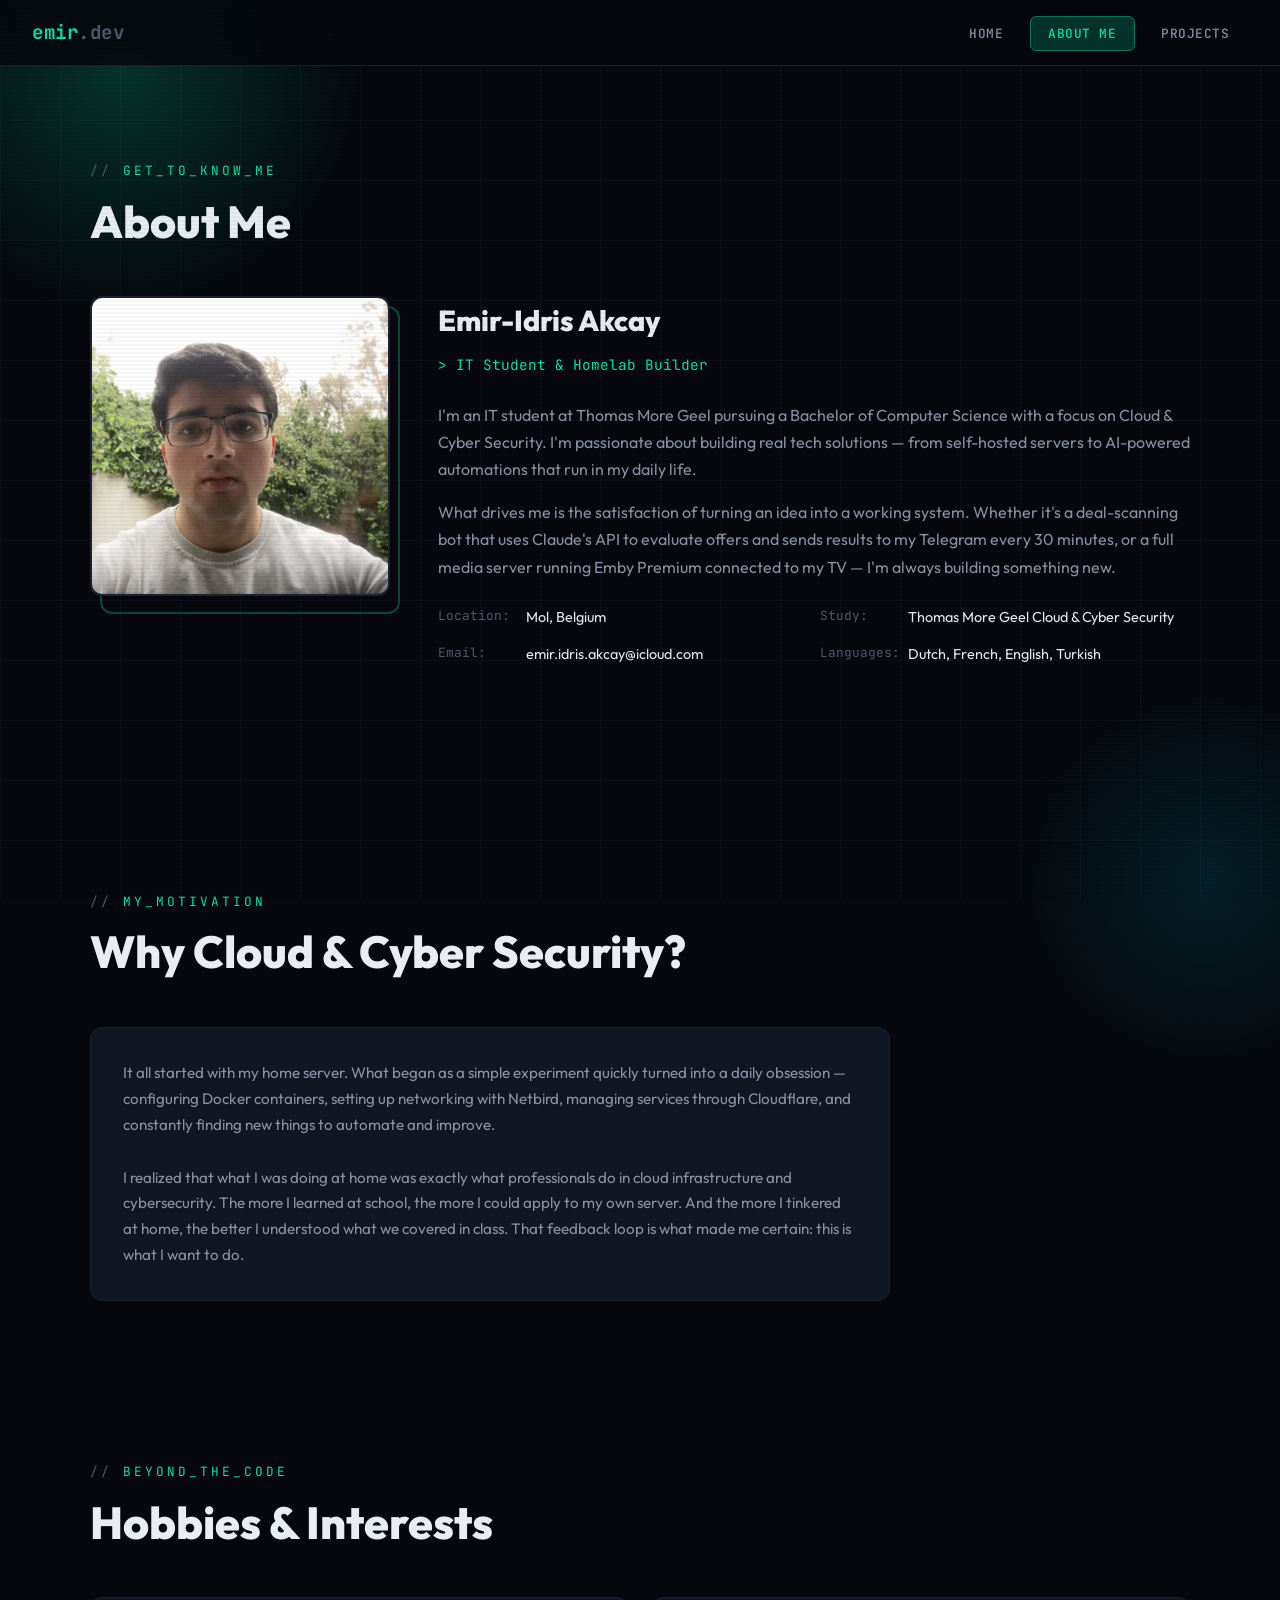
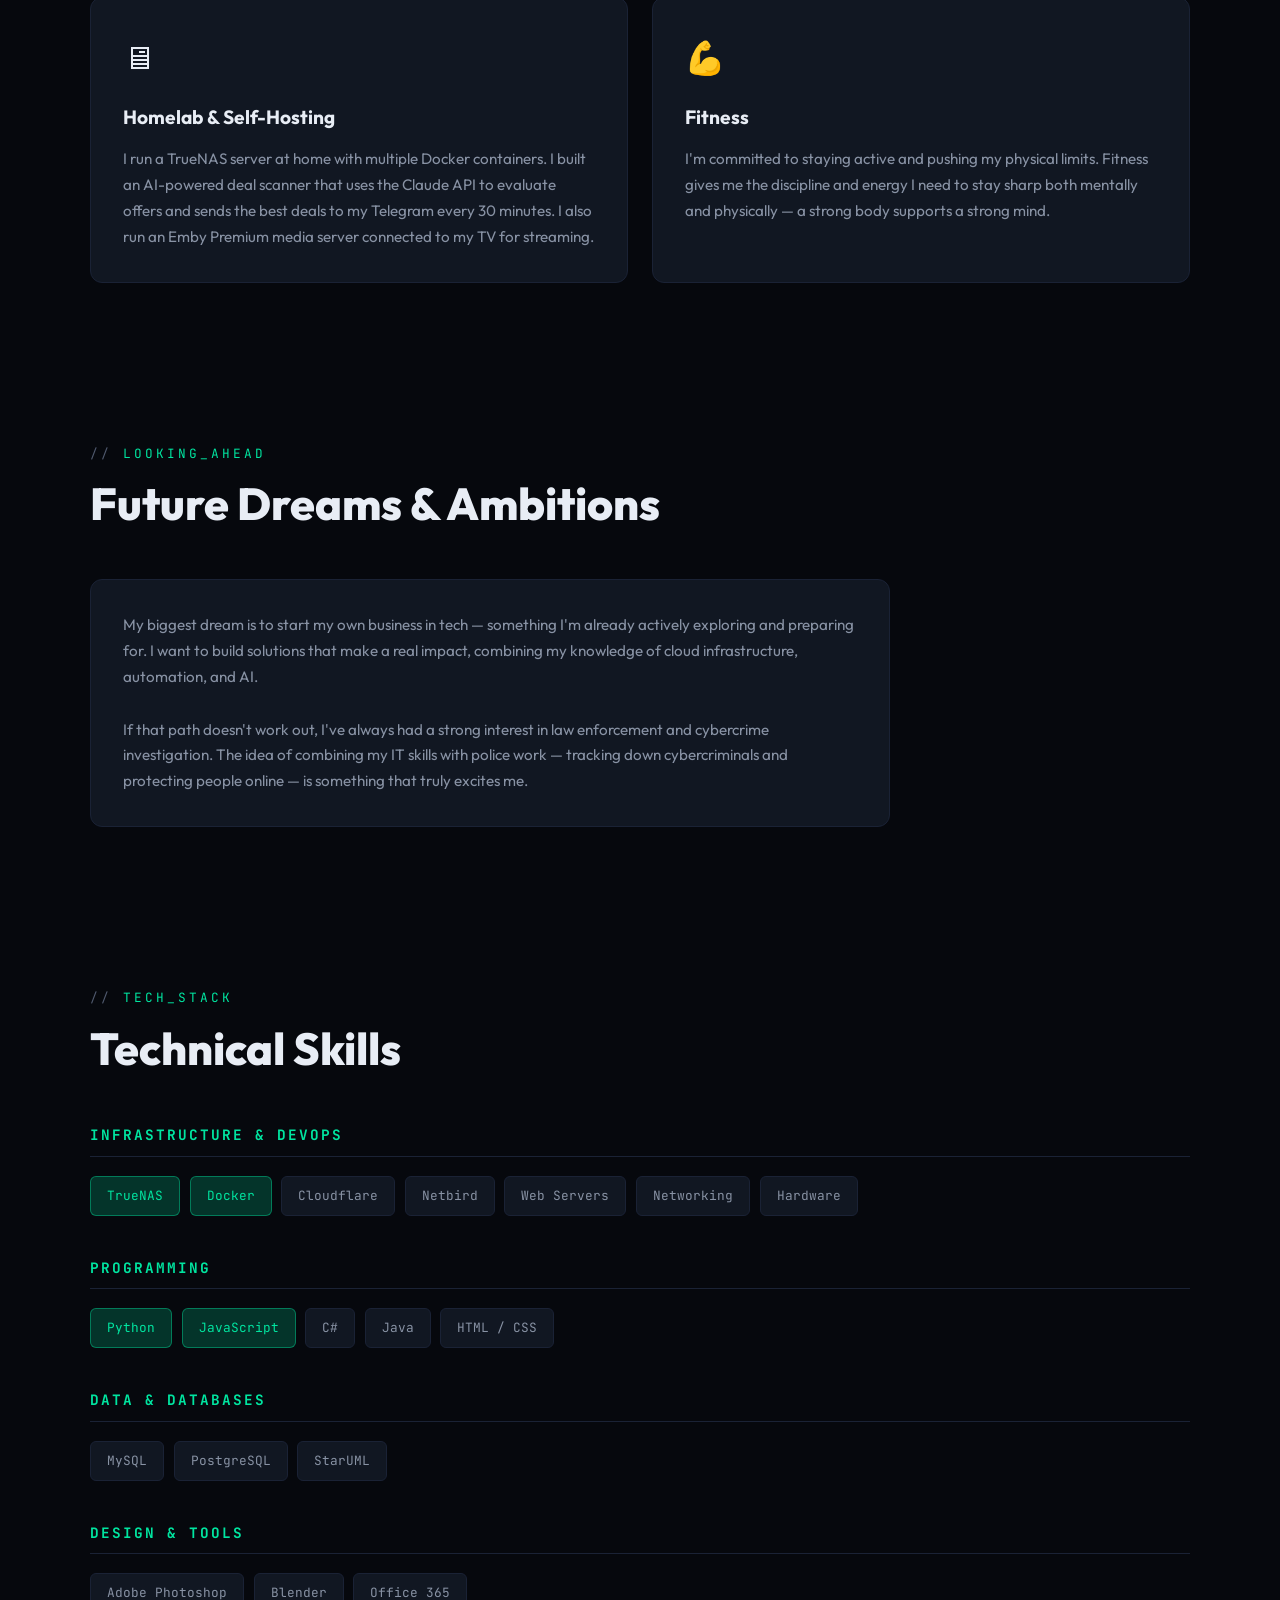
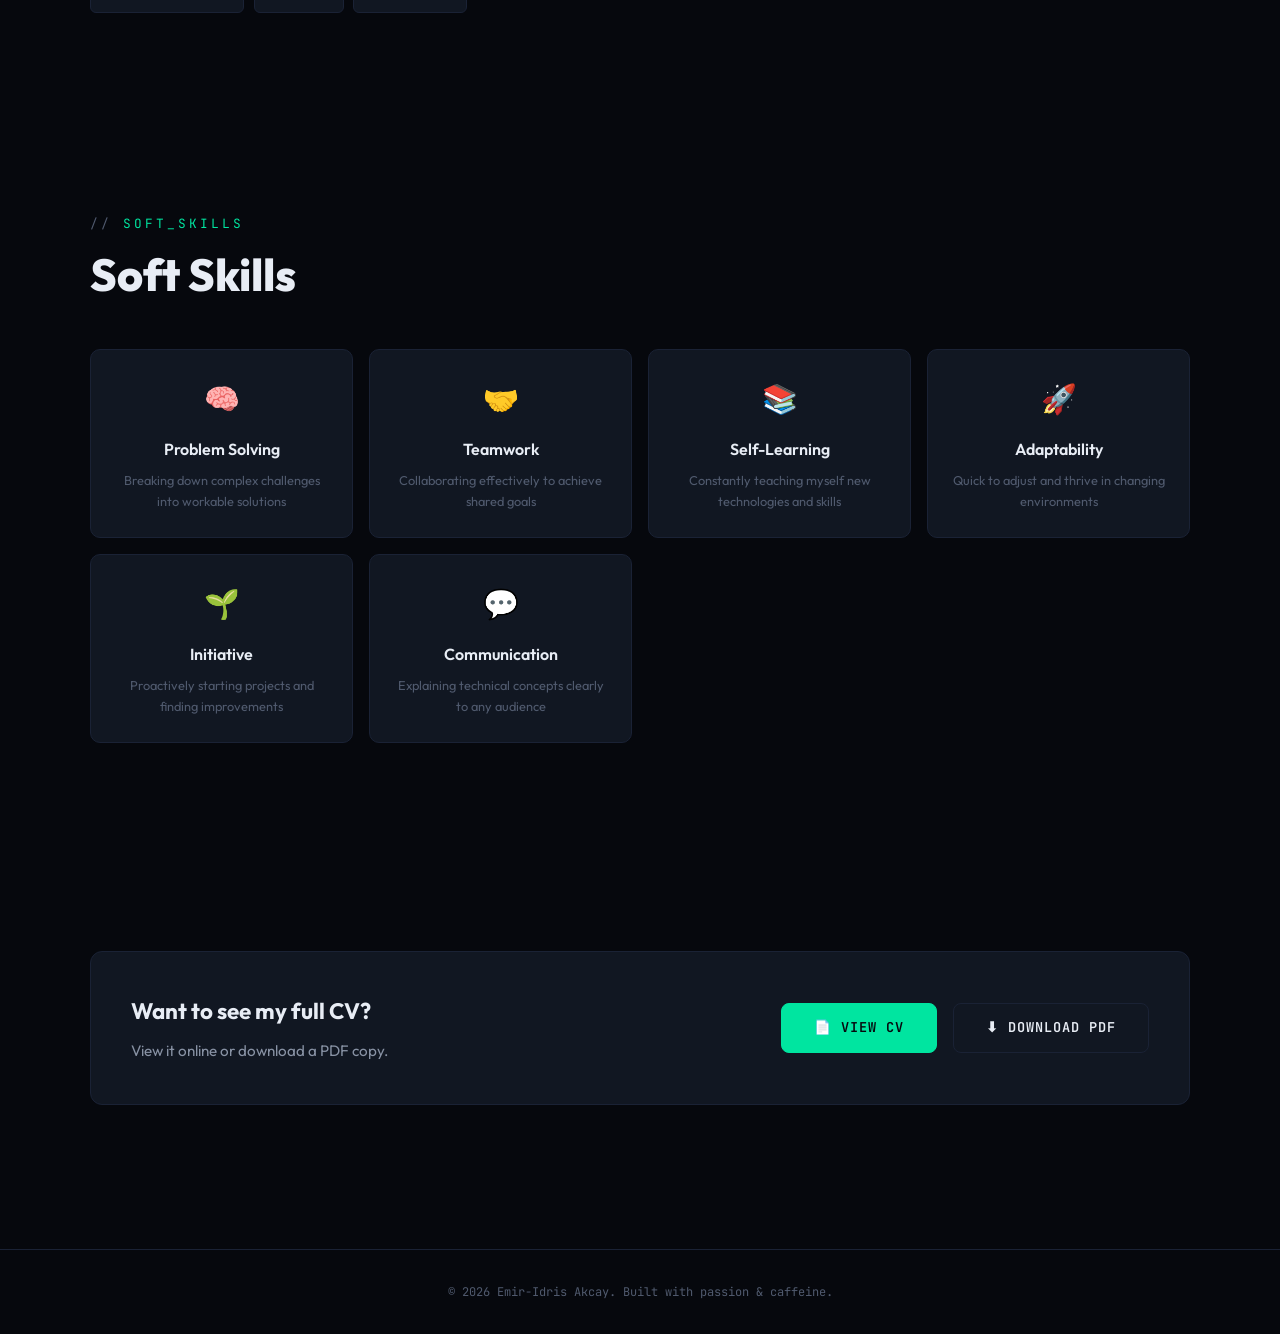
==== about.html @ 63d2e7e2 "first commit" ====
<!DOCTYPE html>
<html lang="en">
<head>
  <meta charset="UTF-8">
  <meta name="viewport" content="width=device-width, initial-scale=1.0">
  <title>About Me | Emir-Idris Akcay</title>
  <link rel="stylesheet" href="style.css">
</head>
<body>

  <div class="bg-grid"></div>
  <div class="bg-glow"></div>
  <div class="bg-glow-2"></div>
  <div class="scanline"></div>

  <nav class="navbar" id="navbar">
    <a href="index.html" class="nav-logo">emir<span>.dev</span></a>
    <ul class="nav-links" id="navLinks">
      <li><a href="index.html">Home</a></li>
      <li><a href="about.html" class="active">About Me</a></li>
      <li><a href="projects.html">Projects</a></li>
    </ul>
    <div class="hamburger" id="hamburger" onclick="toggleMenu()">
      <span></span><span></span><span></span>
    </div>
  </nav>

  <main class="main-content">

    <!-- About Intro -->
    <section class="section container">
      <div class="section-header fade-in">
        <p class="section-tag">get_to_know_me</p>
        <h1 class="section-title">About Me</h1>
      </div>

      <div class="about-intro fade-in">
        <div class="about-photo-wrapper">
          <!-- VERVANG dit met je eigen foto: zet je foto in de assets map als "profile.jpg" -->
          <img src="assets/profile.png" alt="Emir-Idris Akcay" class="about-photo">
        </div>
        <div class="about-text">
          <h2>Emir-Idris Akcay</h2>
          <p class="role">> IT Student &amp; Homelab Builder</p>
          <p>
            I'm an IT student at Thomas More Geel pursuing a Bachelor of Computer Science 
            with a focus on Cloud & Cyber Security. I'm passionate about building real tech 
            solutions — from self-hosted servers to AI-powered automations that run in my 
            daily life.
          </p>
          <p>
            What drives me is the satisfaction of turning an idea into a working system. 
            Whether it's a deal-scanning bot that uses Claude's API to evaluate offers and 
            sends results to my Telegram every 30 minutes, or a full media server running 
            Emby Premium connected to my TV — I'm always building something new.
          </p>

          <div class="about-details">
            <div class="about-detail">
              <span class="label">Location:</span>
              <span class="value">Mol, Belgium</span>
            </div>
            <div class="about-detail">
              <span class="label">Study:</span>
              <span class="value">Thomas More Geel Cloud & Cyber Security</span>
            </div>
            <div class="about-detail">
              <span class="label">Email:</span>
              <span class="value">emir.idris.akcay@icloud.com</span>
            </div>
            <div class="about-detail">
              <span class="label">Languages:</span>
              <span class="value">Dutch, French, English, Turkish</span>
            </div>
          </div>
        </div>
      </div>
    </section>

    <!-- Why Cloud & Cyber Security -->
    <section class="section container">
      <div class="section-header fade-in">
        <p class="section-tag">my_motivation</p>
        <h2 class="section-title">Why Cloud & Cyber Security?</h2>
      </div>
      <div class="card fade-in" style="max-width: 800px;">
        <p>
          It all started with my home server. What began as a simple experiment quickly turned 
          into a daily obsession — configuring Docker containers, setting up networking with 
          Netbird, managing services through Cloudflare, and constantly finding new things 
          to automate and improve.
        </p>
        <br>
        <p>
          I realized that what I was doing at home was exactly what professionals do in cloud 
          infrastructure and cybersecurity. The more I learned at school, the more I could 
          apply to my own server. And the more I tinkered at home, the better I understood 
          what we covered in class. That feedback loop is what made me certain: this is what I 
          want to do.
        </p>
      </div>
    </section>

    <!-- Hobbies -->
    <section class="section container">
      <div class="section-header fade-in">
        <p class="section-tag">beyond_the_code</p>
        <h2 class="section-title">Hobbies & Interests</h2>
      </div>
      <div class="cards-grid">
        <div class="card fade-in">
          <div class="card-icon">&#128421;</div>
          <h3>Homelab & Self-Hosting</h3>
          <p>
            I run a TrueNAS server at home with multiple Docker containers. I built an 
            AI-powered deal scanner that uses the Claude API to evaluate offers and sends 
            the best deals to my Telegram every 30 minutes. I also run an Emby Premium 
            media server connected to my TV for streaming.
          </p>
        </div>
        <div class="card fade-in">
          <div class="card-icon">&#128170;</div>
          <h3>Fitness</h3>
          <p>
            I'm committed to staying active and pushing my physical limits. Fitness gives 
            me the discipline and energy I need to stay sharp both mentally and physically — 
            a strong body supports a strong mind.
          </p>
        </div>
      </div>
    </section>

    <!-- Future Dreams -->
    <section class="section container">
      <div class="section-header fade-in">
        <p class="section-tag">looking_ahead</p>
        <h2 class="section-title">Future Dreams & Ambitions</h2>
      </div>
      <div class="card fade-in" style="max-width: 800px;">
        <p>
          My biggest dream is to start my own business in tech — something I'm already 
          actively exploring and preparing for. I want to build solutions that make a 
          real impact, combining my knowledge of cloud infrastructure, automation, and AI.
        </p>
        <br>
        <p>
          If that path doesn't work out, I've always had a strong interest in law enforcement 
          and cybercrime investigation. The idea of combining my IT skills with police work — 
          tracking down cybercriminals and protecting people online — is something that truly 
          excites me.
        </p>
      </div>
    </section>

    <!-- Technical Skills -->
    <section class="section container">
      <div class="section-header fade-in">
        <p class="section-tag">tech_stack</p>
        <h2 class="section-title">Technical Skills</h2>
      </div>
      <div class="skills-section fade-in">
        <div class="skills-category">
          <h3>Infrastructure & DevOps</h3>
          <div class="skills-tags">
            <span class="skill-tag highlight">TrueNAS</span>
            <span class="skill-tag highlight">Docker</span>
            <span class="skill-tag">Cloudflare</span>
            <span class="skill-tag">Netbird</span>
            <span class="skill-tag">Web Servers</span>
            <span class="skill-tag">Networking</span>
            <span class="skill-tag">Hardware</span>
          </div>
        </div>
        <div class="skills-category">
          <h3>Programming</h3>
          <div class="skills-tags">
            <span class="skill-tag highlight">Python</span>
            <span class="skill-tag highlight">JavaScript</span>
            <span class="skill-tag">C#</span>
            <span class="skill-tag">Java</span>
            <span class="skill-tag">HTML / CSS</span>
          </div>
        </div>
        <div class="skills-category">
          <h3>Data & Databases</h3>
          <div class="skills-tags">
            <span class="skill-tag">MySQL</span>
            <span class="skill-tag">PostgreSQL</span>
            <span class="skill-tag">StarUML</span>
          </div>
        </div>
        <div class="skills-category">
          <h3>Design & Tools</h3>
          <div class="skills-tags">
            <span class="skill-tag">Adobe Photoshop</span>
            <span class="skill-tag">Blender</span>
            <span class="skill-tag">Office 365</span>
          </div>
        </div>
      </div>
    </section>

    <!-- Soft Skills -->
    <section class="section container">
      <div class="section-header fade-in">
        <p class="section-tag">soft_skills</p>
        <h2 class="section-title">Soft Skills</h2>
      </div>
      <div class="soft-skills-grid fade-in">
        <div class="soft-skill-card">
          <div class="icon">&#129504;</div>
          <h4>Problem Solving</h4>
          <p>Breaking down complex challenges into workable solutions</p>
        </div>
        <div class="soft-skill-card">
          <div class="icon">&#129309;</div>
          <h4>Teamwork</h4>
          <p>Collaborating effectively to achieve shared goals</p>
        </div>
        <div class="soft-skill-card">
          <div class="icon">&#128218;</div>
          <h4>Self-Learning</h4>
          <p>Constantly teaching myself new technologies and skills</p>
        </div>
        <div class="soft-skill-card">
          <div class="icon">&#128640;</div>
          <h4>Adaptability</h4>
          <p>Quick to adjust and thrive in changing environments</p>
        </div>
        <div class="soft-skill-card">
          <div class="icon">&#127793;</div>
          <h4>Initiative</h4>
          <p>Proactively starting projects and finding improvements</p>
        </div>
        <div class="soft-skill-card">
          <div class="icon">&#128172;</div>
          <h4>Communication</h4>
          <p>Explaining technical concepts clearly to any audience</p>
        </div>
      </div>
    </section>

    <!-- CV Banner -->
    <section class="section container">
      <div class="cv-banner fade-in">
        <div class="cv-banner-text">
          <h3>Want to see my full CV?</h3>
          <p>View it online or download a PDF copy.</p>
        </div>
        <div class="cv-banner-actions">
          <a href="cv.html" class="btn btn-primary">&#128196; View CV</a>
          <a href="assets/CV_Emir-Idris_Akcay.pdf" download class="btn btn-ghost">&#11015; Download PDF</a>
        </div>
      </div>
    </section>

  </main>

  <footer class="footer">
    <div class="container">
      <p>&copy; 2026 Emir-Idris Akcay. Built with passion & caffeine.</p>
    </div>
  </footer>

  <script src="script.js"></script>
</body>
</html>
---- style.css ----
@import url('https://fonts.googleapis.com/css2?family=JetBrains+Mono:wght@300;400;500;600;700&family=Outfit:wght@300;400;500;600;700;800;900&display=swap');

/* ========== CSS VARIABLES ========== */
:root {
  --bg-primary: #06080d;
  --bg-secondary: #0c1017;
  --bg-card: #111722;
  --bg-card-hover: #161e2c;
  --accent: #00e5a0;
  --accent-dim: #00e5a033;
  --accent-glow: #00e5a066;
  --accent-secondary: #00b4d8;
  --text-primary: #e8edf5;
  --text-secondary: #8892a4;
  --text-muted: #505a6e;
  --border: #1a2235;
  --border-accent: #00e5a022;
  --danger: #ff4757;
  --font-display: 'Outfit', sans-serif;
  --font-mono: 'JetBrains Mono', monospace;
}

/* ========== RESET & BASE ========== */
*, *::before, *::after {
  margin: 0;
  padding: 0;
  box-sizing: border-box;
}

html {
  scroll-behavior: smooth;
}

body {
  font-family: var(--font-display);
  background: var(--bg-primary);
  color: var(--text-primary);
  line-height: 1.7;
  overflow-x: hidden;
  min-height: 100vh;
}

a {
  color: var(--accent);
  text-decoration: none;
  transition: all 0.3s ease;
}

a:hover {
  color: var(--accent-secondary);
}

::selection {
  background: var(--accent);
  color: var(--bg-primary);
}

/* ========== BACKGROUND EFFECTS ========== */
.bg-grid {
  position: fixed;
  top: 0; left: 0;
  width: 100%; height: 100%;
  pointer-events: none;
  z-index: 0;
  background-image:
    linear-gradient(var(--border) 1px, transparent 1px),
    linear-gradient(90deg, var(--border) 1px, transparent 1px);
  background-size: 60px 60px;
  opacity: 0.3;
}

.bg-glow {
  position: fixed;
  top: -20%; left: -10%;
  width: 500px; height: 500px;
  background: radial-gradient(circle, var(--accent-dim) 0%, transparent 70%);
  border-radius: 50%;
  pointer-events: none;
  z-index: 0;
  animation: floatGlow 15s ease-in-out infinite;
}

.bg-glow-2 {
  position: fixed;
  bottom: -20%; right: -10%;
  width: 400px; height: 400px;
  background: radial-gradient(circle, #00b4d822 0%, transparent 70%);
  border-radius: 50%;
  pointer-events: none;
  z-index: 0;
  animation: floatGlow 20s ease-in-out infinite reverse;
}

@keyframes floatGlow {
  0%, 100% { transform: translate(0, 0); }
  33% { transform: translate(50px, -30px); }
  66% { transform: translate(-30px, 50px); }
}

/* ========== SCANLINE OVERLAY ========== */
.scanline {
  position: fixed;
  top: 0; left: 0;
  width: 100%; height: 100%;
  pointer-events: none;
  z-index: 9999;
  background: repeating-linear-gradient(
    0deg,
    transparent,
    transparent 2px,
    rgba(0, 0, 0, 0.03) 2px,
    rgba(0, 0, 0, 0.03) 4px
  );
}

/* ========== NAVIGATION ========== */
.navbar {
  position: fixed;
  top: 0; left: 0;
  width: 100%;
  z-index: 1000;
  padding: 1rem 2rem;
  display: flex;
  justify-content: space-between;
  align-items: center;
  background: rgba(6, 8, 13, 0.85);
  backdrop-filter: blur(20px);
  border-bottom: 1px solid var(--border);
  transition: all 0.3s ease;
}

.navbar.scrolled {
  padding: 0.7rem 2rem;
  background: rgba(6, 8, 13, 0.95);
}

.nav-logo {
  font-family: var(--font-mono);
  font-size: 1.2rem;
  font-weight: 700;
  color: var(--accent);
  letter-spacing: -0.5px;
}

.nav-logo span {
  color: var(--text-muted);
}

.nav-links {
  display: flex;
  gap: 0.5rem;
  list-style: none;
}

.nav-links a {
  font-family: var(--font-mono);
  font-size: 0.8rem;
  font-weight: 500;
  color: var(--text-secondary);
  padding: 0.5rem 1.1rem;
  border-radius: 6px;
  border: 1px solid transparent;
  transition: all 0.3s ease;
  letter-spacing: 0.5px;
  text-transform: uppercase;
}

.nav-links a:hover {
  color: var(--accent);
  background: var(--accent-dim);
  border-color: var(--border-accent);
}

.nav-links a.active {
  color: var(--accent);
  background: var(--accent-dim);
  border-color: var(--accent-glow);
}

.hamburger {
  display: none;
  flex-direction: column;
  gap: 5px;
  cursor: pointer;
  padding: 5px;
  z-index: 1001;
}

.hamburger span {
  width: 25px;
  height: 2px;
  background: var(--text-primary);
  transition: all 0.3s ease;
  border-radius: 2px;
}

.hamburger.open span:nth-child(1) {
  transform: rotate(45deg) translate(5px, 5px);
}
.hamburger.open span:nth-child(2) {
  opacity: 0;
}
.hamburger.open span:nth-child(3) {
  transform: rotate(-45deg) translate(5px, -5px);
}

/* ========== MAIN CONTENT ========== */
.main-content {
  position: relative;
  z-index: 1;
  padding-top: 80px;
}

.container {
  max-width: 1100px;
  margin: 0 auto;
  padding: 0 2rem;
}

/* ========== HERO SECTION ========== */
.hero {
  min-height: calc(100vh - 80px);
  display: flex;
  align-items: center;
  justify-content: center;
  text-align: center;
  position: relative;
}

.hero-content {
  animation: fadeUp 1s ease forwards;
}

.hero-tag {
  font-family: var(--font-mono);
  font-size: 0.85rem;
  color: var(--accent);
  margin-bottom: 1.5rem;
  letter-spacing: 2px;
  text-transform: uppercase;
  opacity: 0;
  animation: fadeUp 0.8s ease 0.2s forwards;
}

.hero-tag::before {
  content: '> ';
  color: var(--text-muted);
}

.hero-title {
  font-size: clamp(2.5rem, 6vw, 5rem);
  font-weight: 900;
  line-height: 1.1;
  margin-bottom: 1.5rem;
  opacity: 0;
  animation: fadeUp 0.8s ease 0.4s forwards;
}

.hero-title .highlight {
  background: linear-gradient(135deg, var(--accent), var(--accent-secondary));
  -webkit-background-clip: text;
  -webkit-text-fill-color: transparent;
  background-clip: text;
}

.hero-subtitle {
  font-size: 1.15rem;
  color: var(--text-secondary);
  max-width: 600px;
  margin: 0 auto 2.5rem;
  line-height: 1.8;
  opacity: 0;
  animation: fadeUp 0.8s ease 0.6s forwards;
}

.hero-buttons {
  display: flex;
  gap: 1rem;
  justify-content: center;
  flex-wrap: wrap;
  opacity: 0;
  animation: fadeUp 0.8s ease 0.8s forwards;
}

.btn {
  font-family: var(--font-mono);
  font-size: 0.85rem;
  font-weight: 600;
  padding: 0.8rem 2rem;
  border-radius: 8px;
  border: 1px solid var(--border);
  cursor: pointer;
  transition: all 0.3s ease;
  text-transform: uppercase;
  letter-spacing: 1px;
  display: inline-flex;
  align-items: center;
  gap: 0.5rem;
}

.btn-primary {
  background: var(--accent);
  color: var(--bg-primary);
  border-color: var(--accent);
}

.btn-primary:hover {
  background: transparent;
  color: var(--accent);
  box-shadow: 0 0 30px var(--accent-dim);
}

.btn-ghost {
  background: transparent;
  color: var(--text-primary);
  border-color: var(--border);
}

.btn-ghost:hover {
  border-color: var(--accent);
  color: var(--accent);
  background: var(--accent-dim);
}

.scroll-indicator {
  position: absolute;
  bottom: 2rem;
  left: 50%;
  transform: translateX(-50%);
  display: flex;
  flex-direction: column;
  align-items: center;
  gap: 0.5rem;
  color: var(--text-muted);
  font-family: var(--font-mono);
  font-size: 0.7rem;
  letter-spacing: 2px;
  animation: bounce 2s ease infinite;
}

.scroll-indicator .line {
  width: 1px;
  height: 40px;
  background: linear-gradient(to bottom, var(--accent), transparent);
}

@keyframes bounce {
  0%, 100% { transform: translateX(-50%) translateY(0); }
  50% { transform: translateX(-50%) translateY(10px); }
}

/* ========== SECTION HEADERS ========== */
.section {
  padding: 5rem 0;
}

.section-header {
  margin-bottom: 3rem;
}

.section-tag {
  font-family: var(--font-mono);
  font-size: 0.8rem;
  color: var(--accent);
  letter-spacing: 3px;
  text-transform: uppercase;
  margin-bottom: 0.8rem;
}

.section-tag::before {
  content: '// ';
  color: var(--text-muted);
}

.section-title {
  font-size: clamp(1.8rem, 4vw, 2.8rem);
  font-weight: 800;
  line-height: 1.2;
}

/* ========== ABOUT PAGE ========== */
.about-intro {
  display: grid;
  grid-template-columns: 300px 1fr;
  gap: 3rem;
  align-items: start;
  margin-bottom: 4rem;
}

.about-photo-wrapper {
  position: relative;
}

.about-photo {
  width: 100%;
  aspect-ratio: 1;
  object-fit: cover;
  border-radius: 12px;
  border: 2px solid var(--border);
  filter: grayscale(20%);
  transition: all 0.5s ease;
}

.about-photo:hover {
  filter: grayscale(0%);
  border-color: var(--accent);
  box-shadow: 0 0 40px var(--accent-dim);
}

.about-photo-wrapper::after {
  content: '';
  position: absolute;
  top: 10px; left: 10px;
  width: 100%; height: 100%;
  border: 2px solid var(--accent);
  border-radius: 12px;
  z-index: -1;
  opacity: 0.3;
  transition: all 0.5s ease;
}

.about-photo-wrapper:hover::after {
  top: 8px; left: 8px;
  opacity: 0.6;
}

.about-text h2 {
  font-size: 1.8rem;
  font-weight: 800;
  margin-bottom: 0.5rem;
}

.about-text .role {
  font-family: var(--font-mono);
  color: var(--accent);
  font-size: 0.9rem;
  margin-bottom: 1.5rem;
}

.about-text p {
  color: var(--text-secondary);
  margin-bottom: 1rem;
  font-size: 1rem;
}

.about-details {
  display: grid;
  grid-template-columns: repeat(2, 1fr);
  gap: 0.8rem;
  margin-top: 1.5rem;
  font-size: 0.9rem;
}

.about-detail {
  display: flex;
  gap: 0.5rem;
}

.about-detail .label {
  color: var(--text-muted);
  font-family: var(--font-mono);
  font-size: 0.8rem;
  min-width: 80px;
}

.about-detail .value {
  color: var(--text-primary);
}

/* ========== CARDS ========== */
.card {
  background: var(--bg-card);
  border: 1px solid var(--border);
  border-radius: 12px;
  padding: 2rem;
  transition: all 0.4s ease;
}

.card:hover {
  background: var(--bg-card-hover);
  border-color: var(--accent-glow);
  transform: translateY(-2px);
  box-shadow: 0 10px 40px rgba(0, 229, 160, 0.05);
}

.card-icon {
  font-size: 2rem;
  margin-bottom: 1rem;
}

.card h3 {
  font-size: 1.2rem;
  font-weight: 700;
  margin-bottom: 0.8rem;
}

.card p {
  color: var(--text-secondary);
  font-size: 0.95rem;
}

.cards-grid {
  display: grid;
  grid-template-columns: repeat(auto-fit, minmax(300px, 1fr));
  gap: 1.5rem;
}

/* ========== SKILLS ========== */
.skills-section {
  margin-top: 3rem;
}

.skills-category {
  margin-bottom: 2.5rem;
}

.skills-category h3 {
  font-family: var(--font-mono);
  font-size: 0.9rem;
  color: var(--accent);
  text-transform: uppercase;
  letter-spacing: 2px;
  margin-bottom: 1.2rem;
  padding-bottom: 0.5rem;
  border-bottom: 1px solid var(--border);
}

.skills-tags {
  display: flex;
  flex-wrap: wrap;
  gap: 0.6rem;
}

.skill-tag {
  font-family: var(--font-mono);
  font-size: 0.8rem;
  padding: 0.5rem 1rem;
  background: var(--bg-card);
  border: 1px solid var(--border);
  border-radius: 6px;
  color: var(--text-secondary);
  transition: all 0.3s ease;
}

.skill-tag:hover {
  color: var(--accent);
  border-color: var(--accent);
  background: var(--accent-dim);
  box-shadow: 0 0 15px var(--accent-dim);
}

.skill-tag.highlight {
  color: var(--accent);
  border-color: var(--accent-glow);
  background: var(--accent-dim);
}

/* ========== SOFT SKILLS ========== */
.soft-skills-grid {
  display: grid;
  grid-template-columns: repeat(auto-fit, minmax(220px, 1fr));
  gap: 1rem;
}

.soft-skill-card {
  background: var(--bg-card);
  border: 1px solid var(--border);
  border-radius: 10px;
  padding: 1.5rem;
  text-align: center;
  transition: all 0.3s ease;
}

.soft-skill-card:hover {
  border-color: var(--accent-glow);
  transform: translateY(-3px);
}

.soft-skill-card .icon {
  font-size: 1.8rem;
  margin-bottom: 0.8rem;
}

.soft-skill-card h4 {
  font-size: 1rem;
  font-weight: 600;
  margin-bottom: 0.4rem;
}

.soft-skill-card p {
  font-size: 0.8rem;
  color: var(--text-muted);
}

/* ========== CV SECTION ========== */
.cv-banner {
  background: var(--bg-card);
  border: 1px solid var(--border);
  border-radius: 12px;
  padding: 2.5rem;
  display: flex;
  justify-content: space-between;
  align-items: center;
  margin-top: 3rem;
  gap: 2rem;
}

.cv-banner-text h3 {
  font-size: 1.4rem;
  margin-bottom: 0.5rem;
}

.cv-banner-text p {
  color: var(--text-secondary);
  font-size: 0.95rem;
}

.cv-banner-actions {
  display: flex;
  gap: 1rem;
  flex-shrink: 0;
}

/* ========== CV PAGE ========== */
.cv-page {
  max-width: 900px;
  margin: 0 auto;
}

.cv-section {
  margin-bottom: 3rem;
}

.cv-section h2 {
  font-family: var(--font-mono);
  font-size: 1rem;
  color: var(--accent);
  text-transform: uppercase;
  letter-spacing: 3px;
  padding-bottom: 0.8rem;
  border-bottom: 1px solid var(--border);
  margin-bottom: 1.5rem;
}

.cv-item {
  display: grid;
  grid-template-columns: 140px 1fr;
  gap: 1.5rem;
  margin-bottom: 1.5rem;
  padding-bottom: 1.5rem;
  border-bottom: 1px solid var(--border);
}

.cv-item:last-child {
  border-bottom: none;
}

.cv-date {
  font-family: var(--font-mono);
  font-size: 0.85rem;
  color: var(--accent);
  font-weight: 500;
}

.cv-item h3 {
  font-size: 1.1rem;
  font-weight: 700;
  margin-bottom: 0.3rem;
}

.cv-item .cv-org {
  color: var(--accent-secondary);
  font-size: 0.9rem;
  margin-bottom: 0.5rem;
}

.cv-item p, .cv-item li {
  color: var(--text-secondary);
  font-size: 0.9rem;
}

.cv-item ul {
  list-style: none;
  padding: 0;
}

.cv-item ul li::before {
  content: '→ ';
  color: var(--accent);
}

/* ========== PROJECTS PAGE ========== */
.empty-state {
  text-align: center;
  padding: 6rem 2rem;
}

.empty-state .icon {
  font-size: 4rem;
  margin-bottom: 1.5rem;
  opacity: 0.5;
}

.empty-state h2 {
  font-size: 1.5rem;
  margin-bottom: 1rem;
}

.empty-state p {
  color: var(--text-secondary);
  max-width: 400px;
  margin: 0 auto;
}

/* ========== FOOTER ========== */
.footer {
  border-top: 1px solid var(--border);
  padding: 2rem 0;
  text-align: center;
  margin-top: 4rem;
}

.footer p {
  font-family: var(--font-mono);
  font-size: 0.75rem;
  color: var(--text-muted);
}

.footer a {
  color: var(--accent);
}

/* ========== ANIMATIONS ========== */
@keyframes fadeUp {
  from {
    opacity: 0;
    transform: translateY(30px);
  }
  to {
    opacity: 1;
    transform: translateY(0);
  }
}

.fade-in {
  opacity: 0;
  transform: translateY(20px);
  transition: all 0.6s ease;
}

.fade-in.visible {
  opacity: 1;
  transform: translateY(0);
}

/* ========== TERMINAL CURSOR ========== */
.cursor {
  display: inline-block;
  width: 2px;
  height: 1.2em;
  background: var(--accent);
  margin-left: 4px;
  animation: blink 1s step-end infinite;
  vertical-align: text-bottom;
}

@keyframes blink {
  0%, 100% { opacity: 1; }
  50% { opacity: 0; }
}

/* ========== RESPONSIVE ========== */
@media (max-width: 768px) {
  .navbar {
    padding: 1rem 1.2rem;
  }

  .nav-links {
    position: fixed;
    top: 0; right: -100%;
    width: 280px;
    height: 100vh;
    background: var(--bg-secondary);
    flex-direction: column;
    padding: 5rem 2rem 2rem;
    border-left: 1px solid var(--border);
    transition: right 0.3s ease;
    gap: 0.3rem;
  }

  .nav-links.open {
    right: 0;
  }

  .nav-links a {
    padding: 0.8rem 1rem;
    font-size: 0.9rem;
    width: 100%;
  }

  .hamburger {
    display: flex;
  }

  .about-intro {
    grid-template-columns: 1fr;
    text-align: center;
  }

  .about-photo-wrapper {
    max-width: 220px;
    margin: 0 auto;
  }

  .about-details {
    grid-template-columns: 1fr;
  }

  .cv-item {
    grid-template-columns: 1fr;
    gap: 0.5rem;
  }

  .cv-banner {
    flex-direction: column;
    text-align: center;
  }

  .cv-banner-actions {
    flex-direction: column;
    width: 100%;
  }

  .cv-banner-actions .btn {
    width: 100%;
    justify-content: center;
  }

  .hero-buttons {
    flex-direction: column;
    align-items: center;
  }

  .btn {
    width: 100%;
    justify-content: center;
  }

  .container {
    padding: 0 1.2rem;
  }
}
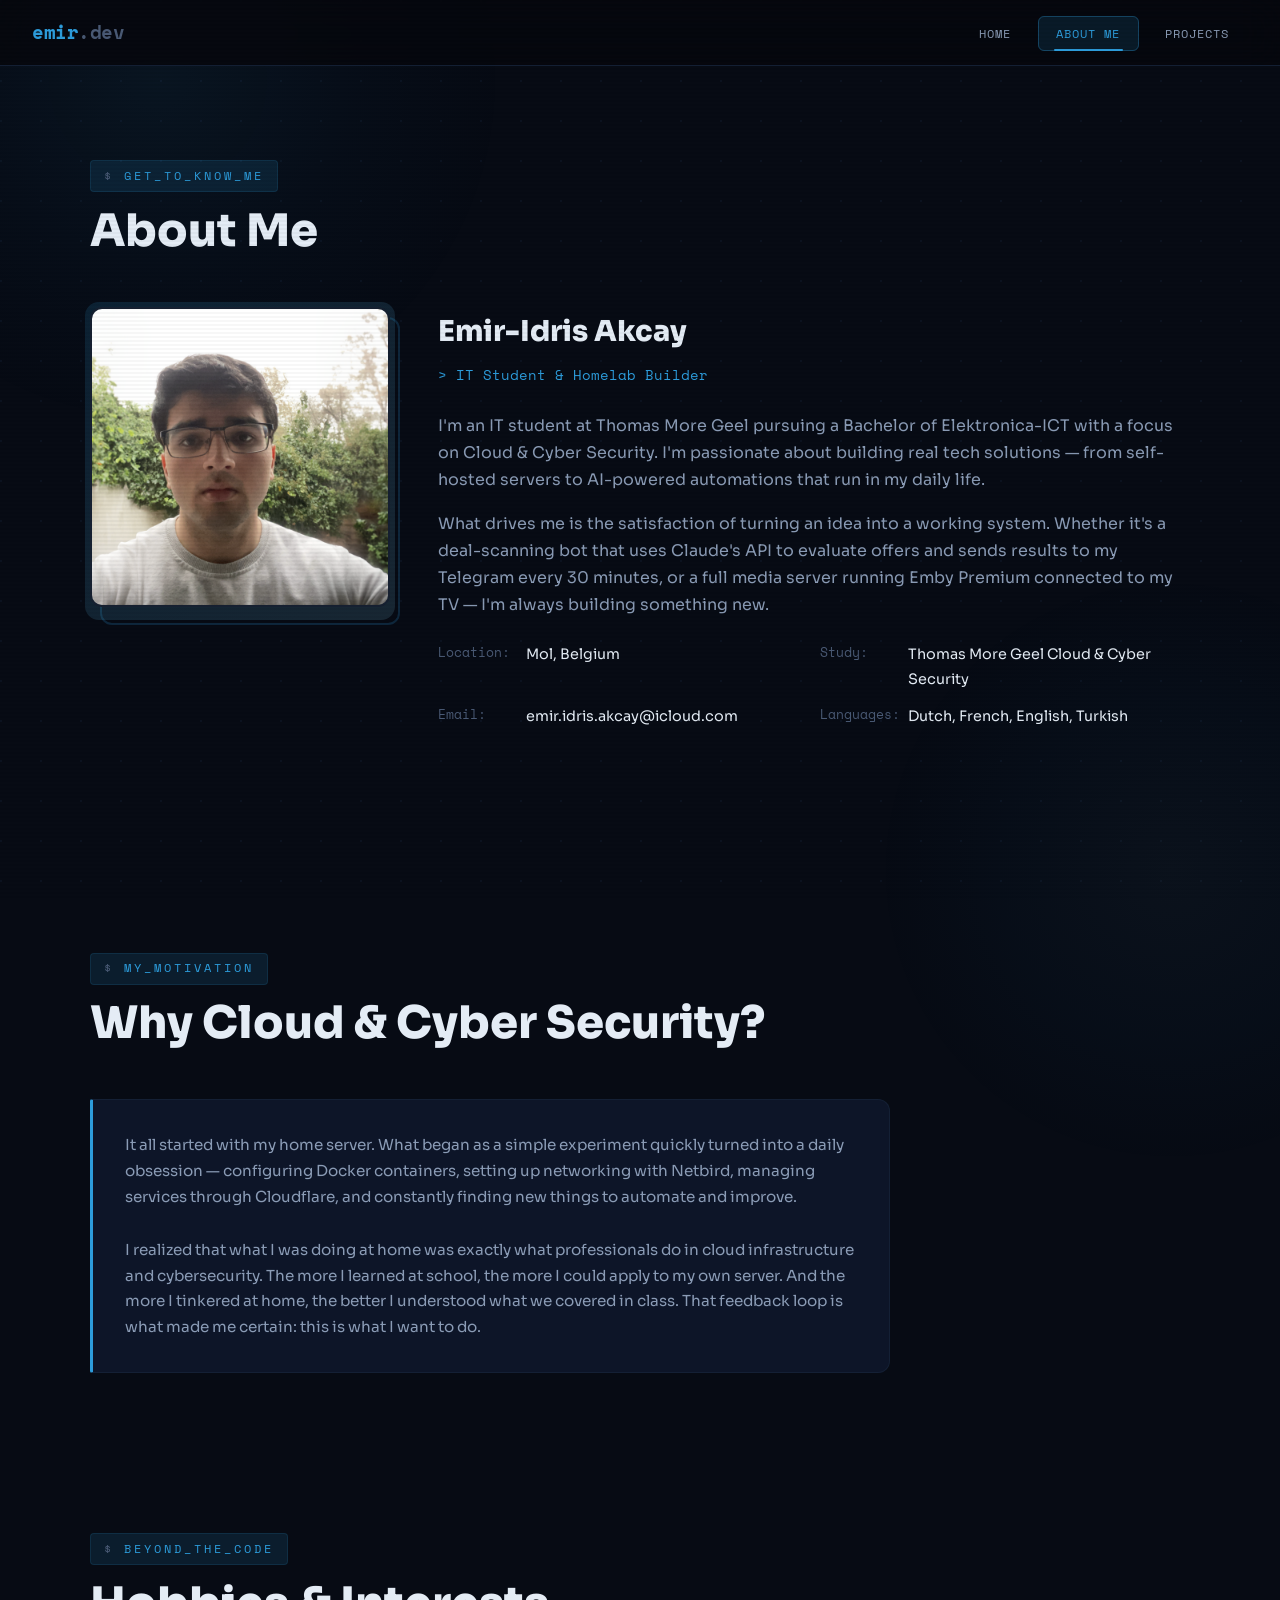
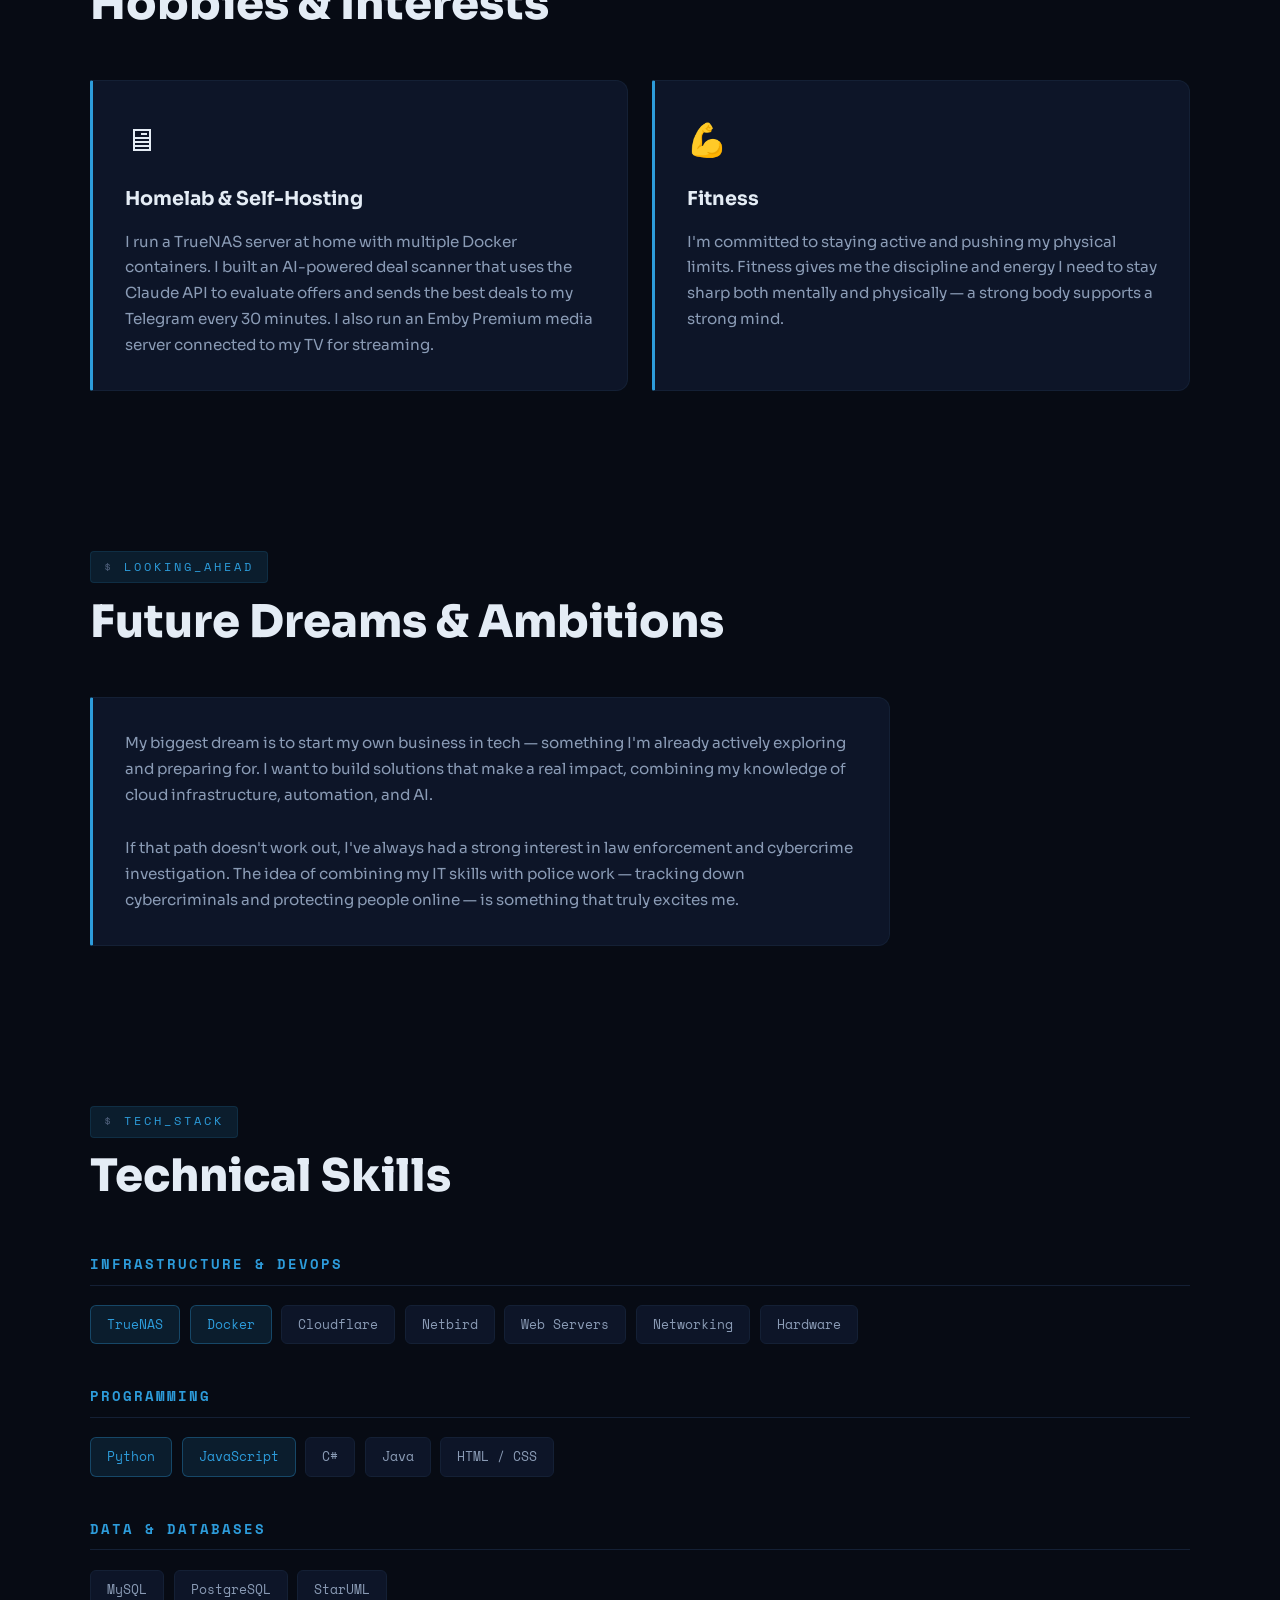
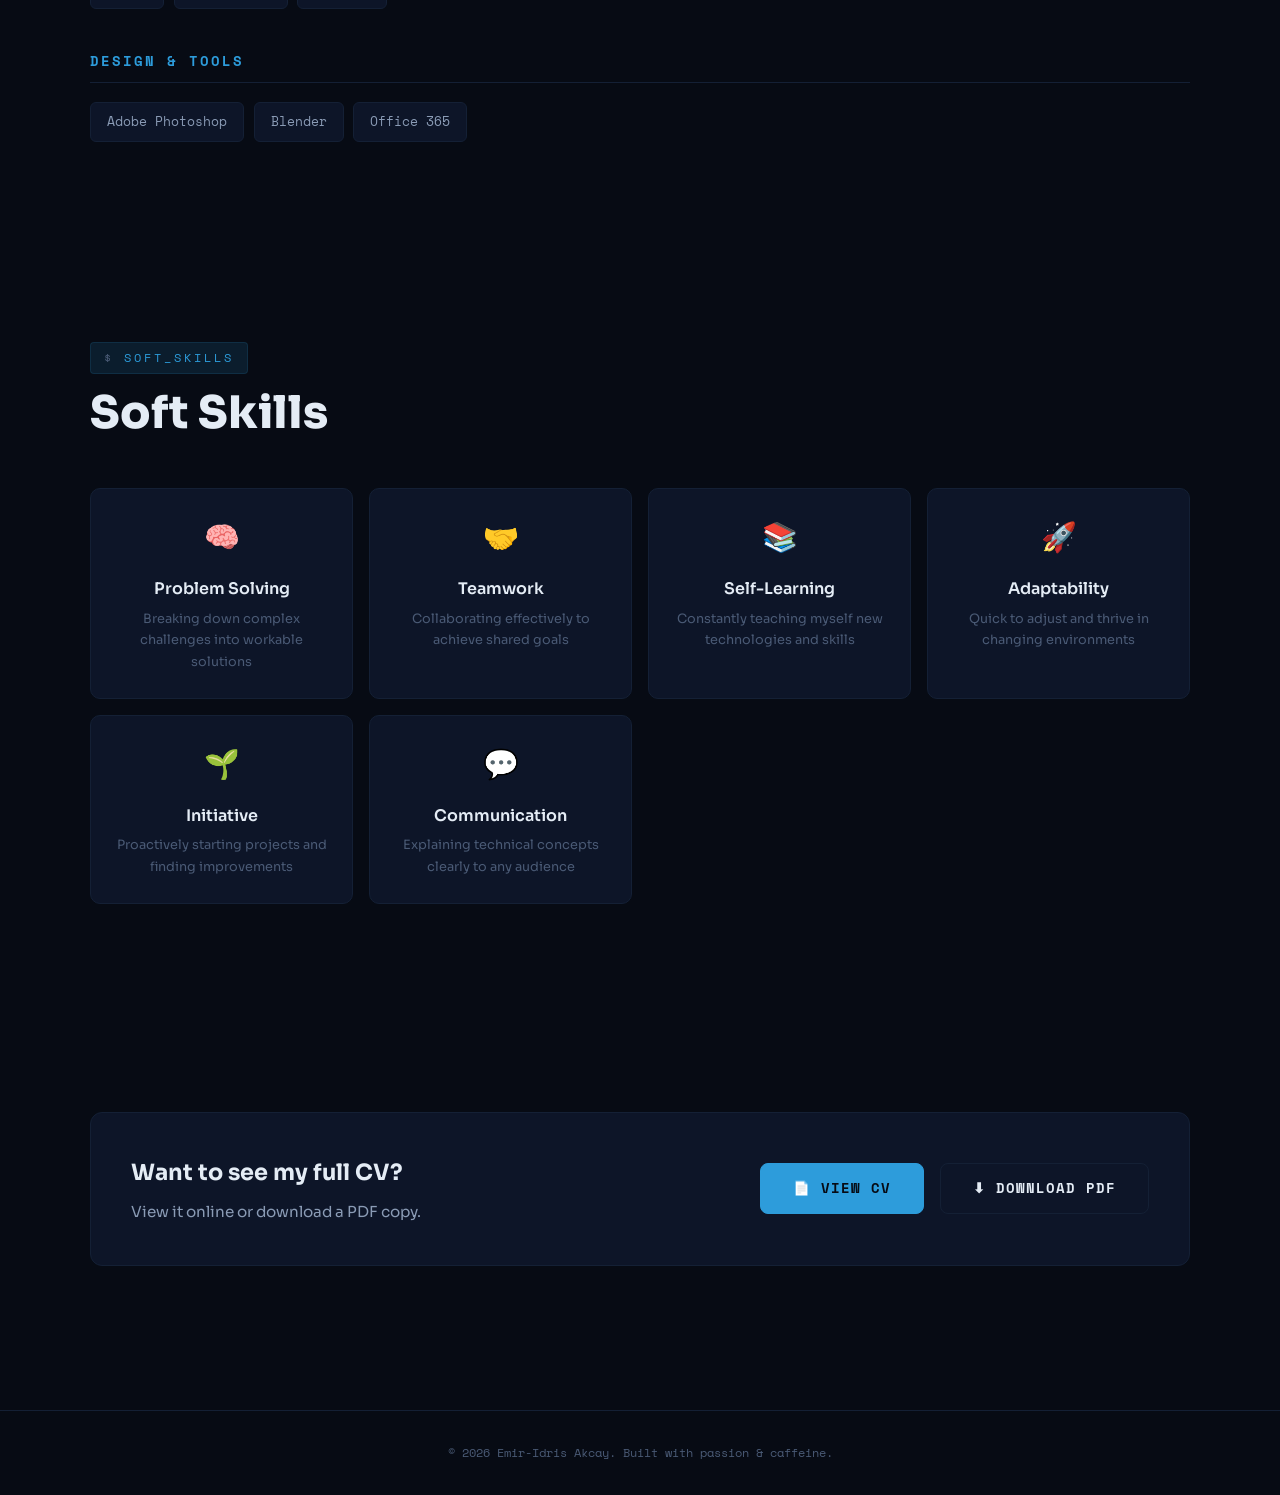
==== commit 9ff702ca: "style aangepast" ====
--- a/about.html
+++ b/about.html
@@ -43,7 +43,7 @@
           <h2>Emir-Idris Akcay</h2>
           <p class="role">> IT Student &amp; Homelab Builder</p>
           <p>
-            I'm an IT student at Thomas More Geel pursuing a Bachelor of Computer Science 
+            I'm an IT student at Thomas More Geel pursuing a Bachelor of Elektronica-ICT 
             with a focus on Cloud & Cyber Security. I'm passionate about building real tech 
             solutions — from self-hosted servers to AI-powered automations that run in my 
             daily life.
--- a/style.css
+++ b/style.css
@@ -1,23 +1,24 @@
-@import url('https://fonts.googleapis.com/css2?family=JetBrains+Mono:wght@300;400;500;600;700&family=Outfit:wght@300;400;500;600;700;800;900&display=swap');
+@import url('https://fonts.googleapis.com/css2?family=Space+Mono:wght@400;700&family=Sora:wght@300;400;500;600;700;800&display=swap');
 
 /* ========== CSS VARIABLES ========== */
 :root {
-  --bg-primary: #06080d;
-  --bg-secondary: #0c1017;
-  --bg-card: #111722;
-  --bg-card-hover: #161e2c;
-  --accent: #00e5a0;
-  --accent-dim: #00e5a033;
-  --accent-glow: #00e5a066;
-  --accent-secondary: #00b4d8;
-  --text-primary: #e8edf5;
-  --text-secondary: #8892a4;
-  --text-muted: #505a6e;
-  --border: #1a2235;
-  --border-accent: #00e5a022;
+  --bg-primary: #070b14;
+  --bg-secondary: #0a1020;
+  --bg-card: #0d1528;
+  --bg-card-hover: #111d35;
+  --accent: #2d9cdb;
+  --accent-dim: #2d9cdb20;
+  --accent-glow: #2d9cdb55;
+  --accent-secondary: #7ec8e3;
+  --accent-tertiary: #1b6fa0;
+  --text-primary: #e4ecf5;
+  --text-secondary: #8a9bb5;
+  --text-muted: #4a5a75;
+  --border: #142035;
+  --border-accent: #2d9cdb22;
   --danger: #ff4757;
-  --font-display: 'Outfit', sans-serif;
-  --font-mono: 'JetBrains Mono', monospace;
+  --font-display: 'Sora', sans-serif;
+  --font-mono: 'Space Mono', monospace;
 }
 
 /* ========== RESET & BASE ========== */
@@ -63,32 +64,42 @@
   pointer-events: none;
   z-index: 0;
   background-image:
-    linear-gradient(var(--border) 1px, transparent 1px),
-    linear-gradient(90deg, var(--border) 1px, transparent 1px);
-  background-size: 60px 60px;
-  opacity: 0.3;
+    radial-gradient(circle at 1px 1px, var(--border) 1px, transparent 0);
+  background-size: 40px 40px;
+  opacity: 0.4;
 }
 
 .bg-glow {
   position: fixed;
-  top: -20%; left: -10%;
-  width: 500px; height: 500px;
-  background: radial-gradient(circle, var(--accent-dim) 0%, transparent 70%);
+  top: -30%; left: -15%;
+  width: 700px; height: 700px;
+  background: radial-gradient(circle, #2d9cdb12 0%, #1b6fa008 40%, transparent 70%);
   border-radius: 50%;
   pointer-events: none;
   z-index: 0;
-  animation: floatGlow 15s ease-in-out infinite;
+  animation: floatGlow 20s ease-in-out infinite;
 }
 
 .bg-glow-2 {
   position: fixed;
-  bottom: -20%; right: -10%;
-  width: 400px; height: 400px;
-  background: radial-gradient(circle, #00b4d822 0%, transparent 70%);
+  bottom: -30%; right: -15%;
+  width: 600px; height: 600px;
+  background: radial-gradient(circle, #7ec8e30a 0%, #2d9cdb06 40%, transparent 70%);
   border-radius: 50%;
   pointer-events: none;
   z-index: 0;
-  animation: floatGlow 20s ease-in-out infinite reverse;
+  animation: floatGlow 25s ease-in-out infinite reverse;
+}
+
+.bg-glow-3 {
+  position: fixed;
+  top: 40%; left: 50%;
+  width: 400px; height: 400px;
+  background: radial-gradient(circle, #2d9cdb08 0%, transparent 60%);
+  border-radius: 50%;
+  pointer-events: none;
+  z-index: 0;
+  animation: floatGlow 18s ease-in-out 5s infinite;
 }
 
 @keyframes floatGlow {
@@ -154,15 +165,33 @@
 
 .nav-links a {
   font-family: var(--font-mono);
-  font-size: 0.8rem;
-  font-weight: 500;
+  font-size: 0.75rem;
+  font-weight: 400;
   color: var(--text-secondary);
   padding: 0.5rem 1.1rem;
   border-radius: 6px;
   border: 1px solid transparent;
   transition: all 0.3s ease;
-  letter-spacing: 0.5px;
+  letter-spacing: 1px;
   text-transform: uppercase;
+  position: relative;
+}
+
+.nav-links a::after {
+  content: '';
+  position: absolute;
+  bottom: -1px;
+  left: 50%; right: 50%;
+  height: 2px;
+  background: var(--accent);
+  transition: all 0.3s ease;
+  border-radius: 2px;
+}
+
+.nav-links a:hover::after,
+.nav-links a.active::after {
+  left: 15%;
+  right: 15%;
 }
 
 .nav-links a:hover {
@@ -243,7 +272,7 @@
 }
 
 .hero-tag::before {
-  content: '> ';
+  content: '$ ';
   color: var(--text-muted);
 }
 
@@ -257,7 +286,7 @@
 }
 
 .hero-title .highlight {
-  background: linear-gradient(135deg, var(--accent), var(--accent-secondary));
+  background: linear-gradient(135deg, var(--accent-secondary), var(--accent), var(--accent-tertiary));
   -webkit-background-clip: text;
   -webkit-text-fill-color: transparent;
   background-clip: text;
@@ -307,7 +336,7 @@
 .btn-primary:hover {
   background: transparent;
   color: var(--accent);
-  box-shadow: 0 0 30px var(--accent-dim);
+  box-shadow: 0 0 30px var(--accent-dim), 0 0 60px rgba(45, 156, 219, 0.05);
 }
 
 .btn-ghost {
@@ -360,15 +389,20 @@
 
 .section-tag {
   font-family: var(--font-mono);
-  font-size: 0.8rem;
+  font-size: 0.75rem;
   color: var(--accent);
   letter-spacing: 3px;
   text-transform: uppercase;
   margin-bottom: 0.8rem;
+  display: inline-block;
+  padding: 0.3rem 0.8rem;
+  background: var(--accent-dim);
+  border: 1px solid var(--border-accent);
+  border-radius: 4px;
 }
 
 .section-tag::before {
-  content: '// ';
+  content: '$ ';
   color: var(--text-muted);
 }
 
@@ -415,7 +449,19 @@
   border: 2px solid var(--accent);
   border-radius: 12px;
   z-index: -1;
-  opacity: 0.3;
+  opacity: 0.2;
+  transition: all 0.5s ease;
+}
+
+.about-photo-wrapper::before {
+  content: '';
+  position: absolute;
+  top: -5px; left: -5px;
+  width: calc(100% + 10px); height: calc(100% + 10px);
+  background: linear-gradient(135deg, var(--accent), var(--accent-secondary));
+  border-radius: 14px;
+  z-index: -2;
+  opacity: 0.15;
   transition: all 0.5s ease;
 }
 
@@ -471,16 +517,34 @@
 .card {
   background: var(--bg-card);
   border: 1px solid var(--border);
-  border-radius: 12px;
+  border-left: 3px solid var(--accent);
+  border-radius: 2px 12px 12px 2px;
   padding: 2rem;
   transition: all 0.4s ease;
+  position: relative;
+  overflow: hidden;
+}
+
+.card::before {
+  content: '';
+  position: absolute;
+  top: 0; left: 0;
+  width: 100%; height: 100%;
+  background: linear-gradient(135deg, var(--accent-dim) 0%, transparent 50%);
+  opacity: 0;
+  transition: opacity 0.4s ease;
 }
 
 .card:hover {
   background: var(--bg-card-hover);
   border-color: var(--accent-glow);
-  transform: translateY(-2px);
-  box-shadow: 0 10px 40px rgba(0, 229, 160, 0.05);
+  border-left-color: var(--accent-secondary);
+  transform: translateY(-4px);
+  box-shadow: 0 15px 50px rgba(45, 156, 219, 0.08);
+}
+
+.card:hover::before {
+  opacity: 1;
 }
 
 .card-icon {
@@ -546,7 +610,7 @@
   color: var(--accent);
   border-color: var(--accent);
   background: var(--accent-dim);
-  box-shadow: 0 0 15px var(--accent-dim);
+  box-shadow: 0 0 15px rgba(45, 156, 219, 0.1);
 }
 
 .skill-tag.highlight {
@@ -569,11 +633,27 @@
   padding: 1.5rem;
   text-align: center;
   transition: all 0.3s ease;
+  position: relative;
+  overflow: hidden;
+}
+
+.soft-skill-card::before {
+  content: '';
+  position: absolute;
+  top: 0; left: 0;
+  width: 100%; height: 3px;
+  background: linear-gradient(90deg, transparent, var(--accent), transparent);
+  opacity: 0;
+  transition: opacity 0.3s ease;
 }
 
 .soft-skill-card:hover {
   border-color: var(--accent-glow);
   transform: translateY(-3px);
+}
+
+.soft-skill-card:hover::before {
+  opacity: 1;
 }
 
 .soft-skill-card .icon {
@@ -767,6 +847,216 @@
 @keyframes blink {
   0%, 100% { opacity: 1; }
   50% { opacity: 0; }
+}
+
+/* ========== PROJECT CARDS ========== */
+.project-card {
+  background: var(--bg-card);
+  border: 1px solid var(--border);
+  border-radius: 12px;
+  overflow: hidden;
+  transition: all 0.4s ease;
+  margin-bottom: 2.5rem;
+}
+
+.project-card:hover {
+  border-color: var(--accent-glow);
+  box-shadow: 0 15px 50px rgba(45, 156, 219, 0.06);
+}
+
+.project-card-inner {
+  padding: 2rem;
+}
+
+.project-header {
+  display: flex;
+  justify-content: space-between;
+  align-items: flex-start;
+  gap: 1rem;
+  margin-bottom: 1.2rem;
+  flex-wrap: wrap;
+}
+
+.project-badges {
+  display: flex;
+  gap: 0.5rem;
+  flex-wrap: wrap;
+}
+
+.project-badge {
+  font-family: var(--font-mono);
+  font-size: 0.7rem;
+  padding: 0.3rem 0.7rem;
+  border-radius: 4px;
+  letter-spacing: 0.5px;
+  text-transform: uppercase;
+  font-weight: 700;
+}
+
+.badge-school {
+  background: var(--accent-dim);
+  color: var(--accent);
+  border: 1px solid var(--accent-glow);
+}
+
+.badge-personal {
+  background: #7c3aed20;
+  color: #a78bfa;
+  border: 1px solid #7c3aed33;
+}
+
+.badge-required {
+  background: #f59e0b15;
+  color: #fbbf24;
+  border: 1px solid #f59e0b33;
+}
+
+.badge-group {
+  background: #06b6d415;
+  color: #67e8f9;
+  border: 1px solid #06b6d433;
+}
+
+.project-card h2 {
+  font-size: 1.5rem;
+  font-weight: 800;
+  margin-bottom: 0.3rem;
+}
+
+.project-subtitle {
+  font-family: var(--font-mono);
+  font-size: 0.85rem;
+  color: var(--accent);
+  margin-bottom: 1.2rem;
+}
+
+.project-description {
+  color: var(--text-secondary);
+  font-size: 0.95rem;
+  line-height: 1.8;
+  margin-bottom: 1.5rem;
+}
+
+.project-contribution {
+  margin-bottom: 1.5rem;
+}
+
+.project-contribution h4 {
+  font-family: var(--font-mono);
+  font-size: 0.8rem;
+  color: var(--accent);
+  text-transform: uppercase;
+  letter-spacing: 1.5px;
+  margin-bottom: 1rem;
+  padding-bottom: 0.5rem;
+  border-bottom: 1px solid var(--border);
+}
+
+.contribution-list {
+  display: grid;
+  grid-template-columns: repeat(auto-fit, minmax(280px, 1fr));
+  gap: 0.8rem;
+}
+
+.contribution-item {
+  display: flex;
+  align-items: flex-start;
+  gap: 0.6rem;
+  padding: 0.6rem 0.8rem;
+  background: var(--bg-secondary);
+  border-radius: 6px;
+  border-left: 2px solid var(--accent);
+  font-size: 0.9rem;
+  color: var(--text-secondary);
+}
+
+.contribution-item .check {
+  color: var(--accent);
+  flex-shrink: 0;
+  font-weight: bold;
+}
+
+.project-skills-learned {
+  margin-bottom: 1.5rem;
+}
+
+.project-skills-learned h4 {
+  font-family: var(--font-mono);
+  font-size: 0.8rem;
+  color: var(--accent-secondary);
+  text-transform: uppercase;
+  letter-spacing: 1.5px;
+  margin-bottom: 0.8rem;
+}
+
+.learned-grid {
+  display: flex;
+  flex-wrap: wrap;
+  gap: 0.5rem;
+}
+
+.learned-tag-hard, .learned-tag-soft {
+  font-family: var(--font-mono);
+  font-size: 0.75rem;
+  padding: 0.4rem 0.8rem;
+  border-radius: 4px;
+}
+
+.learned-tag-hard {
+  background: var(--accent-dim);
+  color: var(--accent);
+  border: 1px solid var(--border-accent);
+}
+
+.learned-tag-soft {
+  background: #7c3aed15;
+  color: #a78bfa;
+  border: 1px solid #7c3aed22;
+}
+
+.project-links {
+  display: flex;
+  gap: 0.8rem;
+  flex-wrap: wrap;
+  margin-top: 1.5rem;
+  padding-top: 1.5rem;
+  border-top: 1px solid var(--border);
+}
+
+.project-link {
+  font-family: var(--font-mono);
+  font-size: 0.8rem;
+  padding: 0.5rem 1.2rem;
+  border-radius: 6px;
+  border: 1px solid var(--border);
+  color: var(--text-secondary);
+  transition: all 0.3s ease;
+  display: inline-flex;
+  align-items: center;
+  gap: 0.4rem;
+}
+
+.project-link:hover {
+  color: var(--accent);
+  border-color: var(--accent);
+  background: var(--accent-dim);
+}
+
+.project-tech-stack {
+  display: flex;
+  flex-wrap: wrap;
+  gap: 0.4rem;
+  margin-bottom: 1.5rem;
+}
+
+.tech-tag {
+  font-family: var(--font-mono);
+  font-size: 0.7rem;
+  padding: 0.25rem 0.6rem;
+  background: var(--bg-secondary);
+  border: 1px solid var(--border);
+  border-radius: 3px;
+  color: var(--text-muted);
 }
 
 /* ========== RESPONSIVE ========== */
